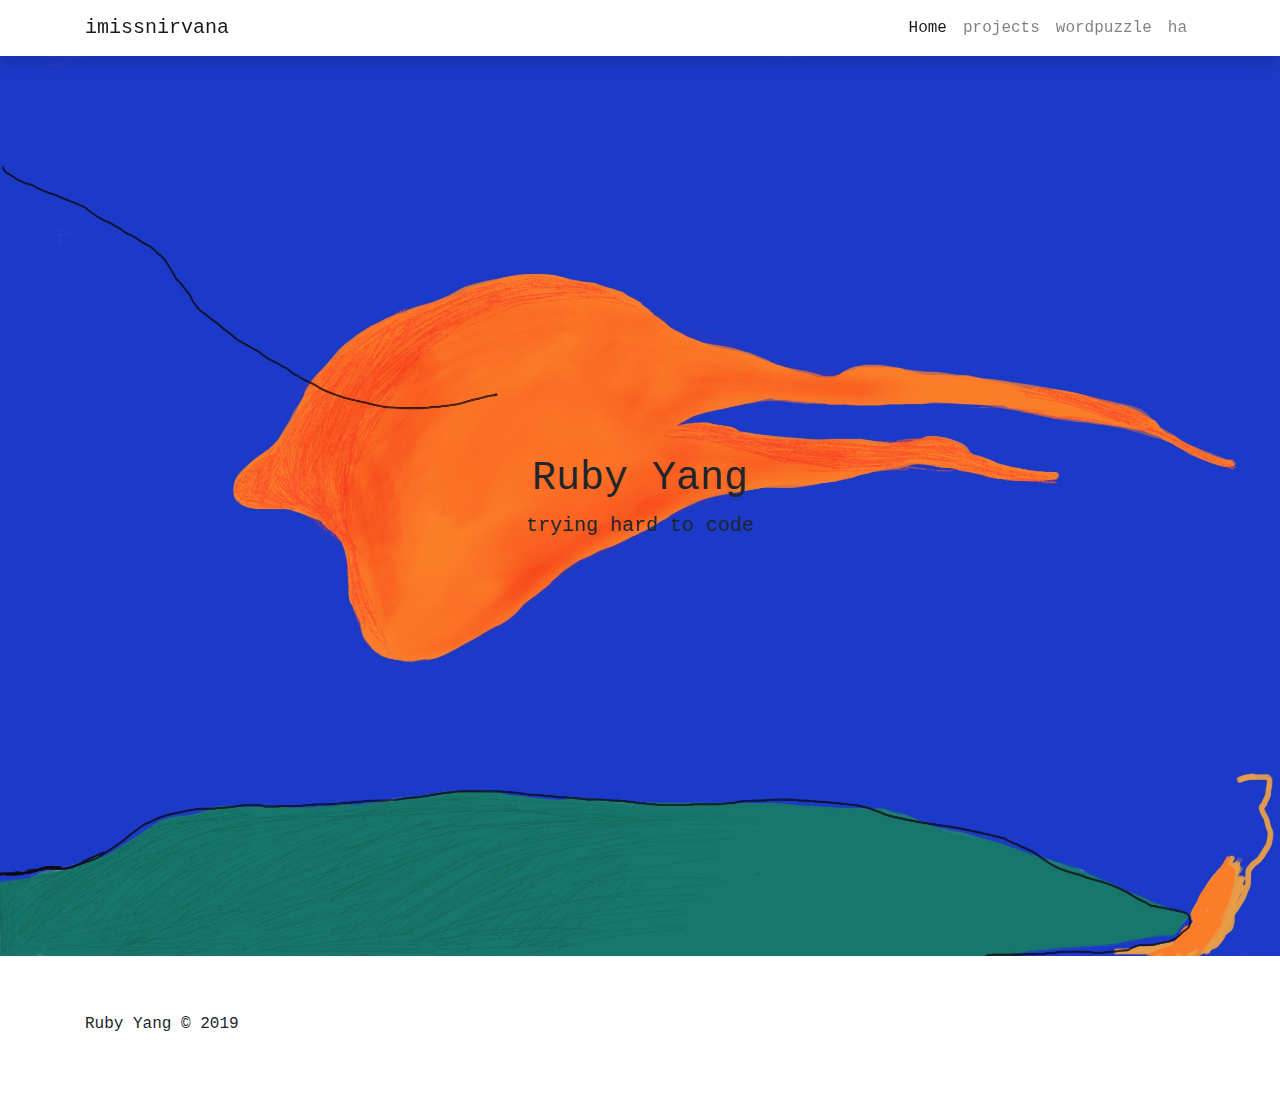
==== index.html @ 8446743f "Update index.html" ====
<!doctype html>
<html lang="en">
  <head>
    <!-- Required meta tags -->
    <meta charset="utf-8">
    <meta name="viewport" content="width=device-width, initial-scale=1, shrink-to-fit=no">
    <!-- Bootstrap CSS -->
    <link rel="stylesheet" href="https://stackpath.bootstrapcdn.com/bootstrap/4.3.1/css/bootstrap.min.css" integrity="sha384-ggOyR0iXCbMQv3Xipma34MD+dH/1fQ784/j6cY/iJTQUOhcWr7x9JvoRxT2MZw1T" crossorigin="anonymous">
    <title>Ruby Yang</title>
      <link rel="stylesheet" href="/home.css">
</head>

<!--     jQuery first, then Popper.js, then Bootstrap JS -->
    <script src="https://code.jquery.com/jquery-3.3.1.slim.min.js" integrity="sha384-q8i/X+965DzO0rT7abK41JStQIAqVgRVzpbzo5smXKp4YfRvH+8abtTE1Pi6jizo" crossorigin="anonymous"></script>
    <script src="https://cdnjs.cloudflare.com/ajax/libs/popper.js/1.14.7/umd/popper.min.js" integrity="sha384-UO2eT0CpHqdSJQ6hJty5KVphtPhzWj9WO1clHTMGa3JDZwrnQq4sF86dIHNDz0W1" crossorigin="anonymous"></script>
    <script src="https://stackpath.bootstrapcdn.com/bootstrap/4.3.1/js/bootstrap.min.js" integrity="sha384-JjSmVgyd0p3pXB1rRibZUAYoIIy6OrQ6VrjIEaFf/nJGzIxFDsf4x0xIM+B07jRM" crossorigin="anonymous"></script>

<!-- Navigation -->
<nav class="navbar navbar-expand-lg navbar-light shadow sticky-top">
  <div class="container">
    <a class="navbar-brand" href="/index.html">imissnirvana</a>
    <button class="navbar-toggler" type="button" data-toggle="collapse" data-target="#navbarResponsive" aria-controls="navbarResponsive" aria-expanded="false" aria-label="Toggle navigation">
          <span class="navbar-toggler-icon"></span>
        </button>
    <div class="collapse navbar-collapse" id="navbarResponsive">
      <ul class="navbar-nav ml-auto">
        <li class="nav-item active">
          <a class="nav-link" href="/index.html">Home
                <span class="sr-only">(current)</span>
              </a>
        </li>
        <li class="nav-item">
          <a class="nav-link" href="proj/projpage.html">projects</a>
        </li>
        <li class="nav-item">
          <a class="nav-link" href="/proj/wordpuzzle/index-wordpuzzle.html">wordpuzzle</a>
        </li>
        <li class="nav-item">
          <a class="nav-link" href="#">ha</a>
        </li>
      </ul>
    </div>
  </div>
</nav>
<body>
<!-- Full Page Image Header with Vertically Centered Content -->
<header class="masthead">
  <div class="container h-100">
    <div class="row h-100 align-items-center">
      <div class="col-12 text-center">
        <h1 class="font-weight-light">Ruby Yang</h1>
        <p class="lead">trying hard to code</p>
      </div>
    </div>
  </div>
</header>
    </body>
<!-- Page Content -->
<section class="py-5">
  <div class="container">
    <h6 class="font-weight-light"></h6>
    <p>Ruby Yang © 2019</p>
  </div>
</section>
    </html>
---- home.css ----
.masthead {
  height: 100vh;
  min-height: 500px;
  background-image: url(assets/cover.jpg);
  background-size: cover;
  background-position: center;
  background-repeat: no-repeat;
}

.container{
    font-family: monospace;
   
}

canvas{
    
    position:absolute;
    top:500;
    bottom: 200;
    left: 0;
    right: 0;
    margin: auto;
}
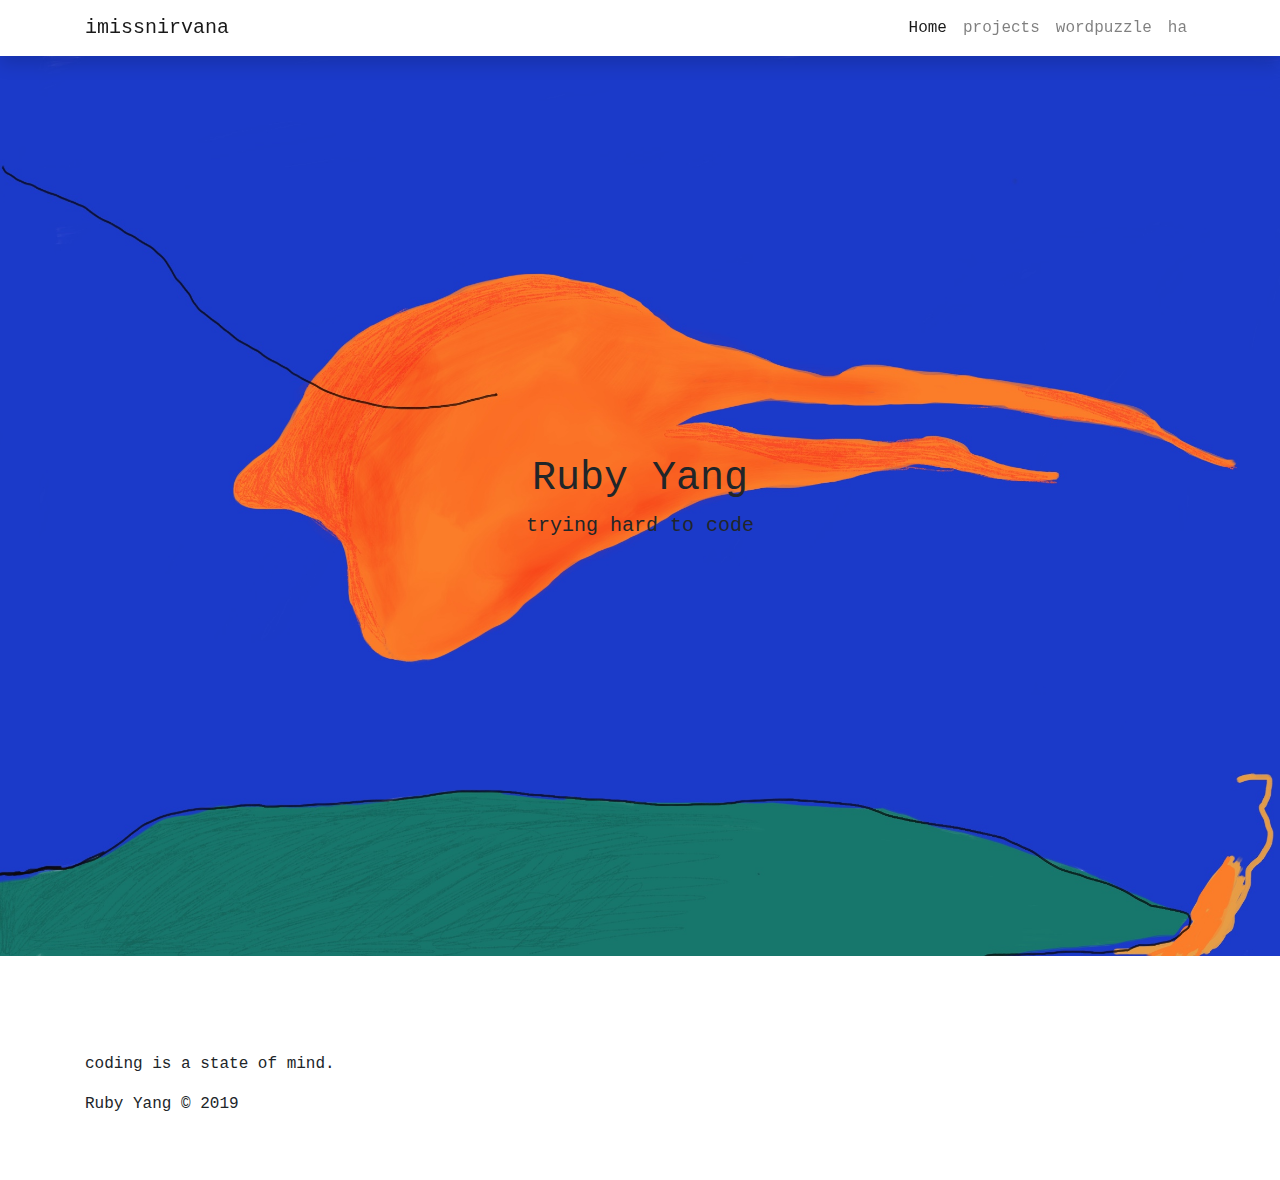
==== commit 5ff11ae9: "Update index.html" ====
--- a/index.html
+++ b/index.html
@@ -7,7 +7,7 @@
     <!-- Bootstrap CSS -->
     <link rel="stylesheet" href="https://stackpath.bootstrapcdn.com/bootstrap/4.3.1/css/bootstrap.min.css" integrity="sha384-ggOyR0iXCbMQv3Xipma34MD+dH/1fQ784/j6cY/iJTQUOhcWr7x9JvoRxT2MZw1T" crossorigin="anonymous">
     <title>Ruby Yang</title>
-      <link rel="stylesheet" href="/home.css">
+      <link rel="stylesheet" href="home.css">
 </head>
 
 <!--     jQuery first, then Popper.js, then Bootstrap JS -->
@@ -18,14 +18,14 @@
 <!-- Navigation -->
 <nav class="navbar navbar-expand-lg navbar-light shadow sticky-top">
   <div class="container">
-    <a class="navbar-brand" href="/index.html">imissnirvana</a>
+    <a class="navbar-brand" href="index.html">imissnirvana</a>
     <button class="navbar-toggler" type="button" data-toggle="collapse" data-target="#navbarResponsive" aria-controls="navbarResponsive" aria-expanded="false" aria-label="Toggle navigation">
           <span class="navbar-toggler-icon"></span>
         </button>
     <div class="collapse navbar-collapse" id="navbarResponsive">
       <ul class="navbar-nav ml-auto">
         <li class="nav-item active">
-          <a class="nav-link" href="/index.html">Home
+          <a class="nav-link" href="index.html">Home
                 <span class="sr-only">(current)</span>
               </a>
         </li>
@@ -33,7 +33,7 @@
           <a class="nav-link" href="proj/projpage.html">projects</a>
         </li>
         <li class="nav-item">
-          <a class="nav-link" href="/proj/wordpuzzle/index-wordpuzzle.html">wordpuzzle</a>
+          <a class="nav-link" href="proj/wordpuzzle/index-wordpuzzle.html">wordpuzzle</a>
         </li>
         <li class="nav-item">
           <a class="nav-link" href="#">ha</a>
@@ -58,6 +58,8 @@
 <!-- Page Content -->
 <section class="py-5">
   <div class="container">
+    <h5 class="font-weight-light text-center text-lg-left mt-5 mb-4"></h5>
+    <p> coding is a state of mind. </p>
     <h6 class="font-weight-light"></h6>
     <p>Ruby Yang © 2019</p>
   </div>
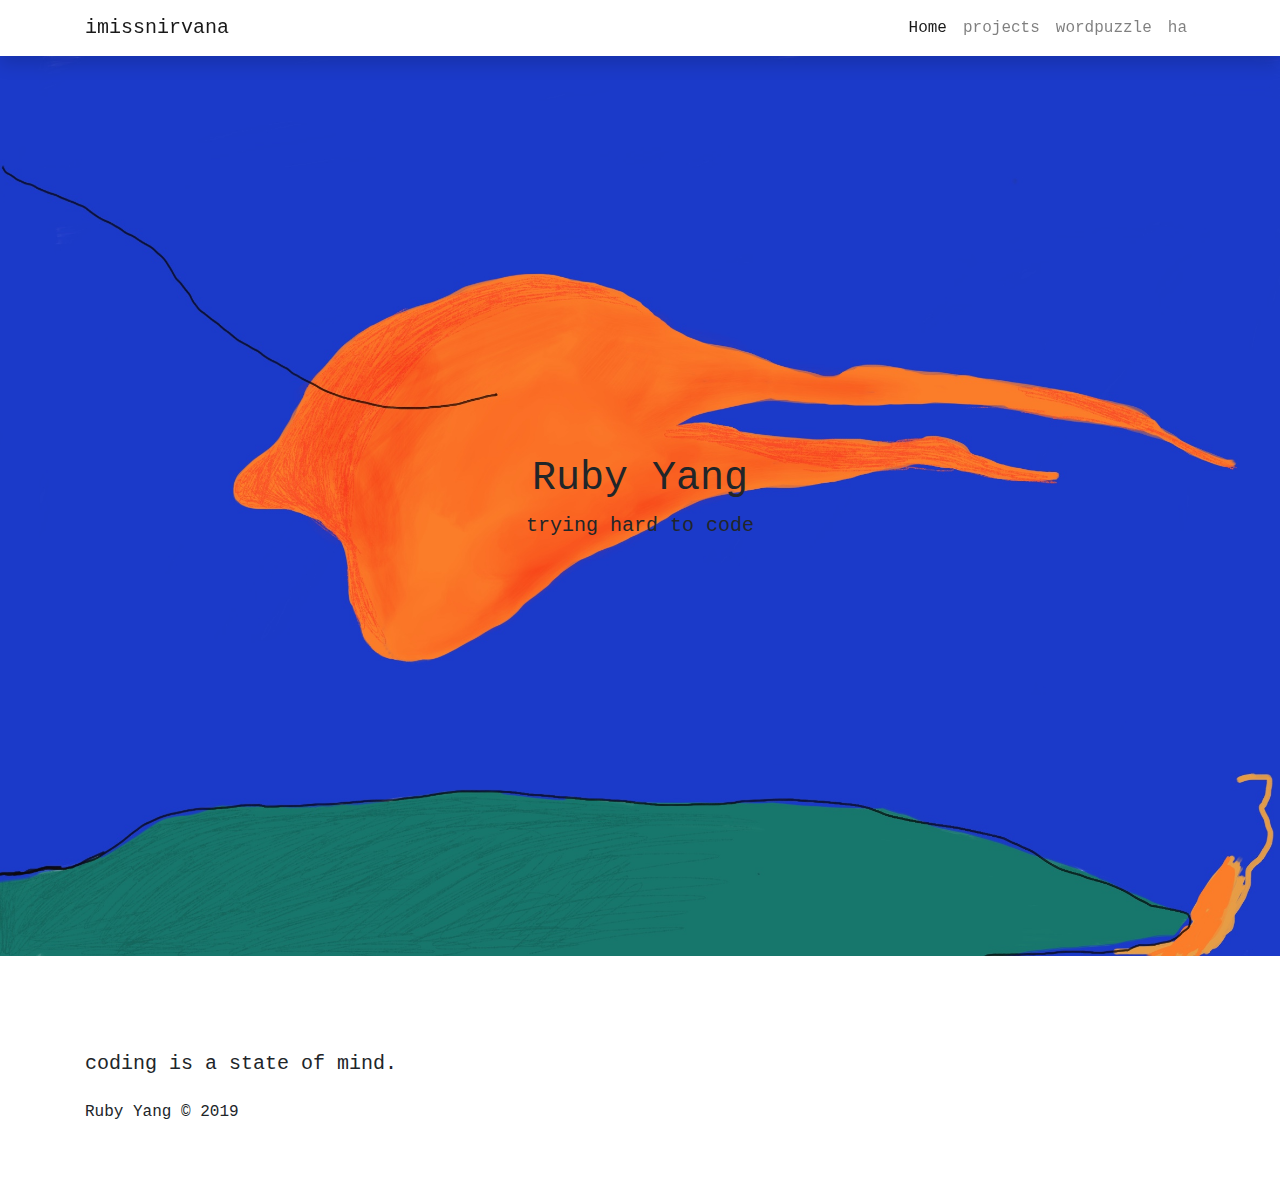
==== commit 5bac60eb: "Update index.html" ====
--- a/index.html
+++ b/index.html
@@ -58,8 +58,8 @@
 <!-- Page Content -->
 <section class="py-5">
   <div class="container">
-    <h5 class="font-weight-light text-center text-lg-left mt-5 mb-4"></h5>
-    <p> coding is a state of mind. </p>
+    <h5 class="font-weight-light text-center text-lg-left mt-5 mb-4">coding is a state of mind.</h5>
+ 
     <h6 class="font-weight-light"></h6>
     <p>Ruby Yang © 2019</p>
   </div>
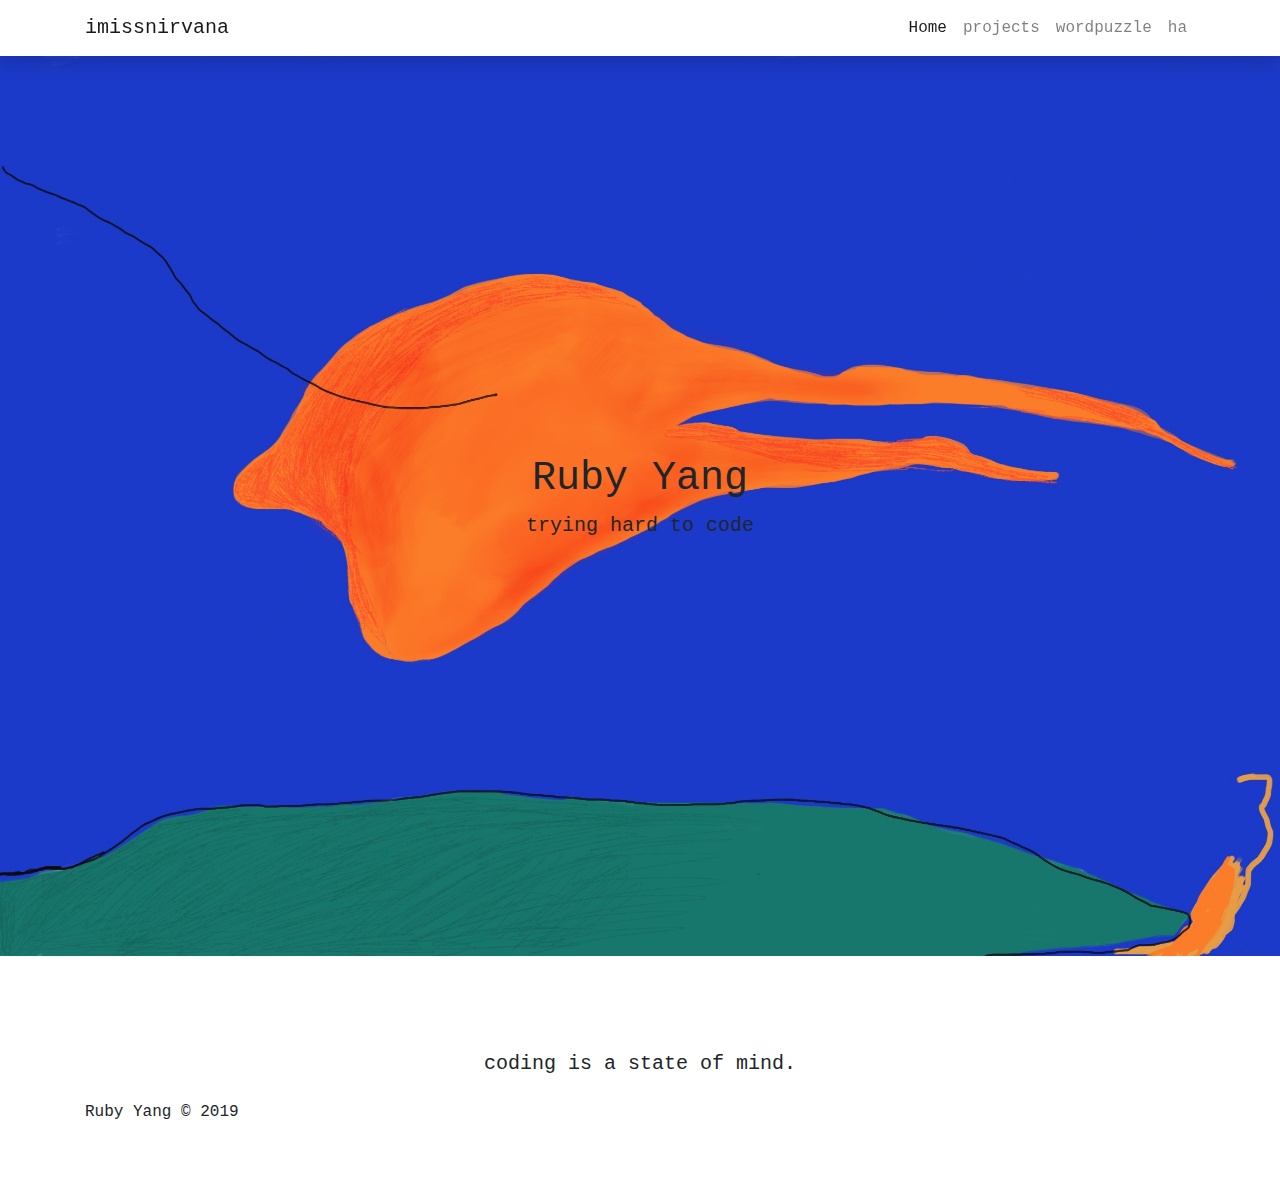
==== commit e15bf501: "Update index.html" ====
--- a/index.html
+++ b/index.html
@@ -58,7 +58,7 @@
 <!-- Page Content -->
 <section class="py-5">
   <div class="container">
-    <h5 class="font-weight-light text-center text-lg-left mt-5 mb-4">coding is a state of mind.</h5>
+    <h5 class="font-weight-light text-center mt-5 mb-4">coding is a state of mind.</h5>
  
     <h6 class="font-weight-light"></h6>
     <p>Ruby Yang © 2019</p>
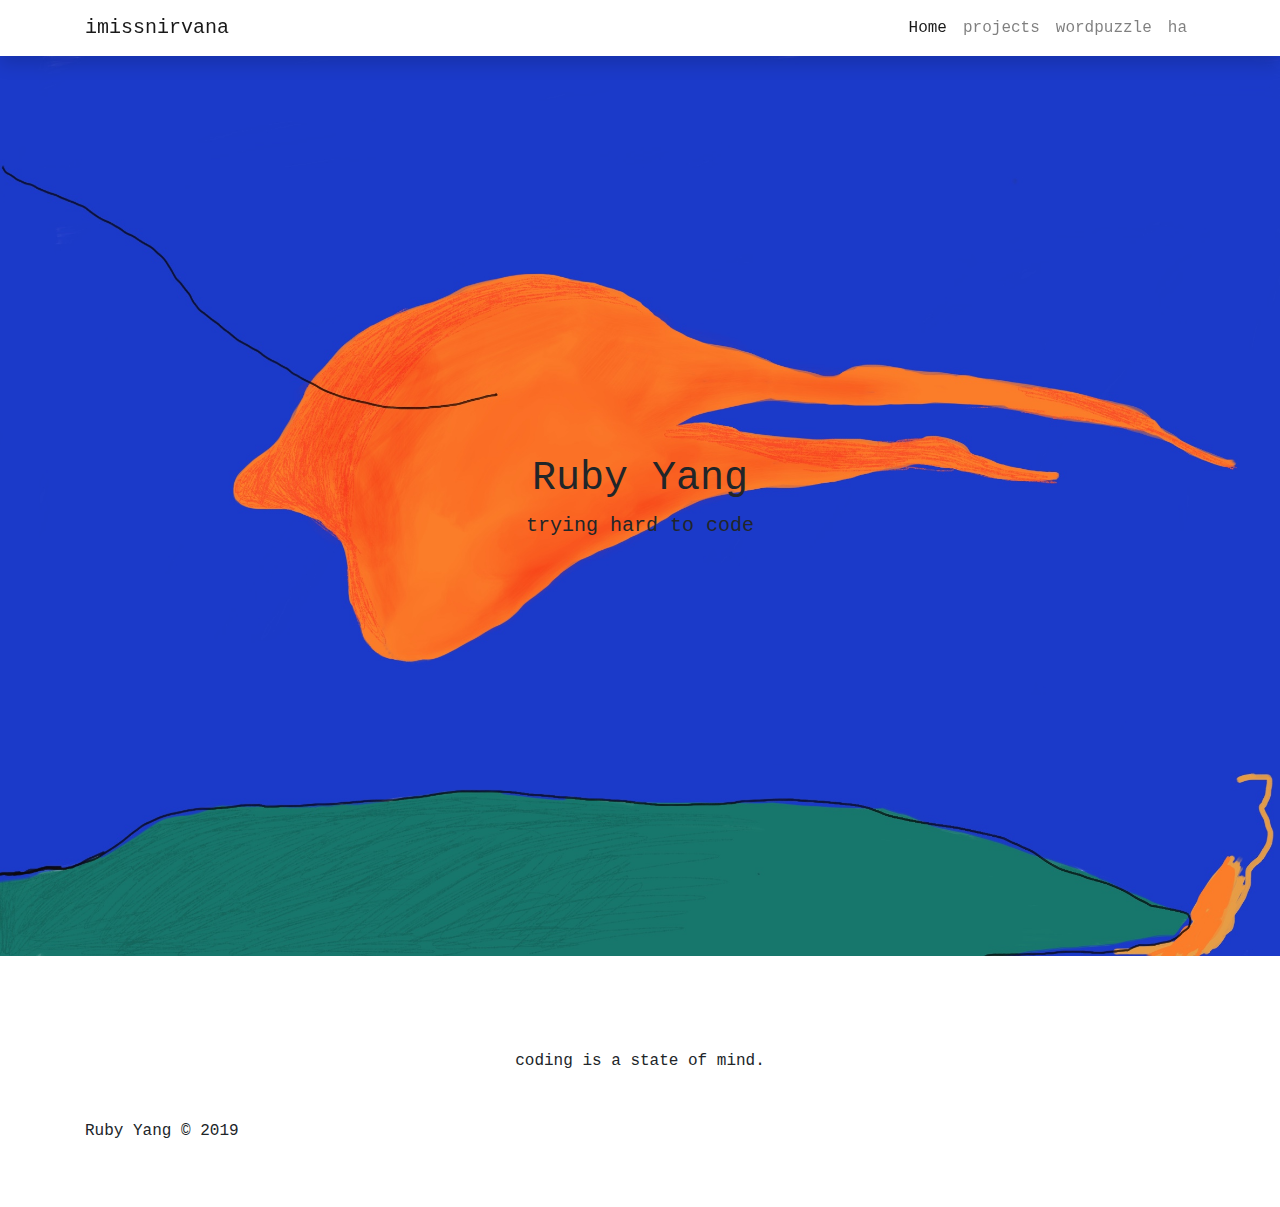
==== commit a8feee85: "Update index.html" ====
--- a/index.html
+++ b/index.html
@@ -58,7 +58,7 @@
 <!-- Page Content -->
 <section class="py-5">
   <div class="container">
-    <h5 class="font-weight-light text-center mt-5 mb-4">coding is a state of mind.</h5>
+    <h6 class="font-weight-light text-center text-lg-center mt-5 mb-5">coding is a state of mind.</h6>
  
     <h6 class="font-weight-light"></h6>
     <p>Ruby Yang © 2019</p>
